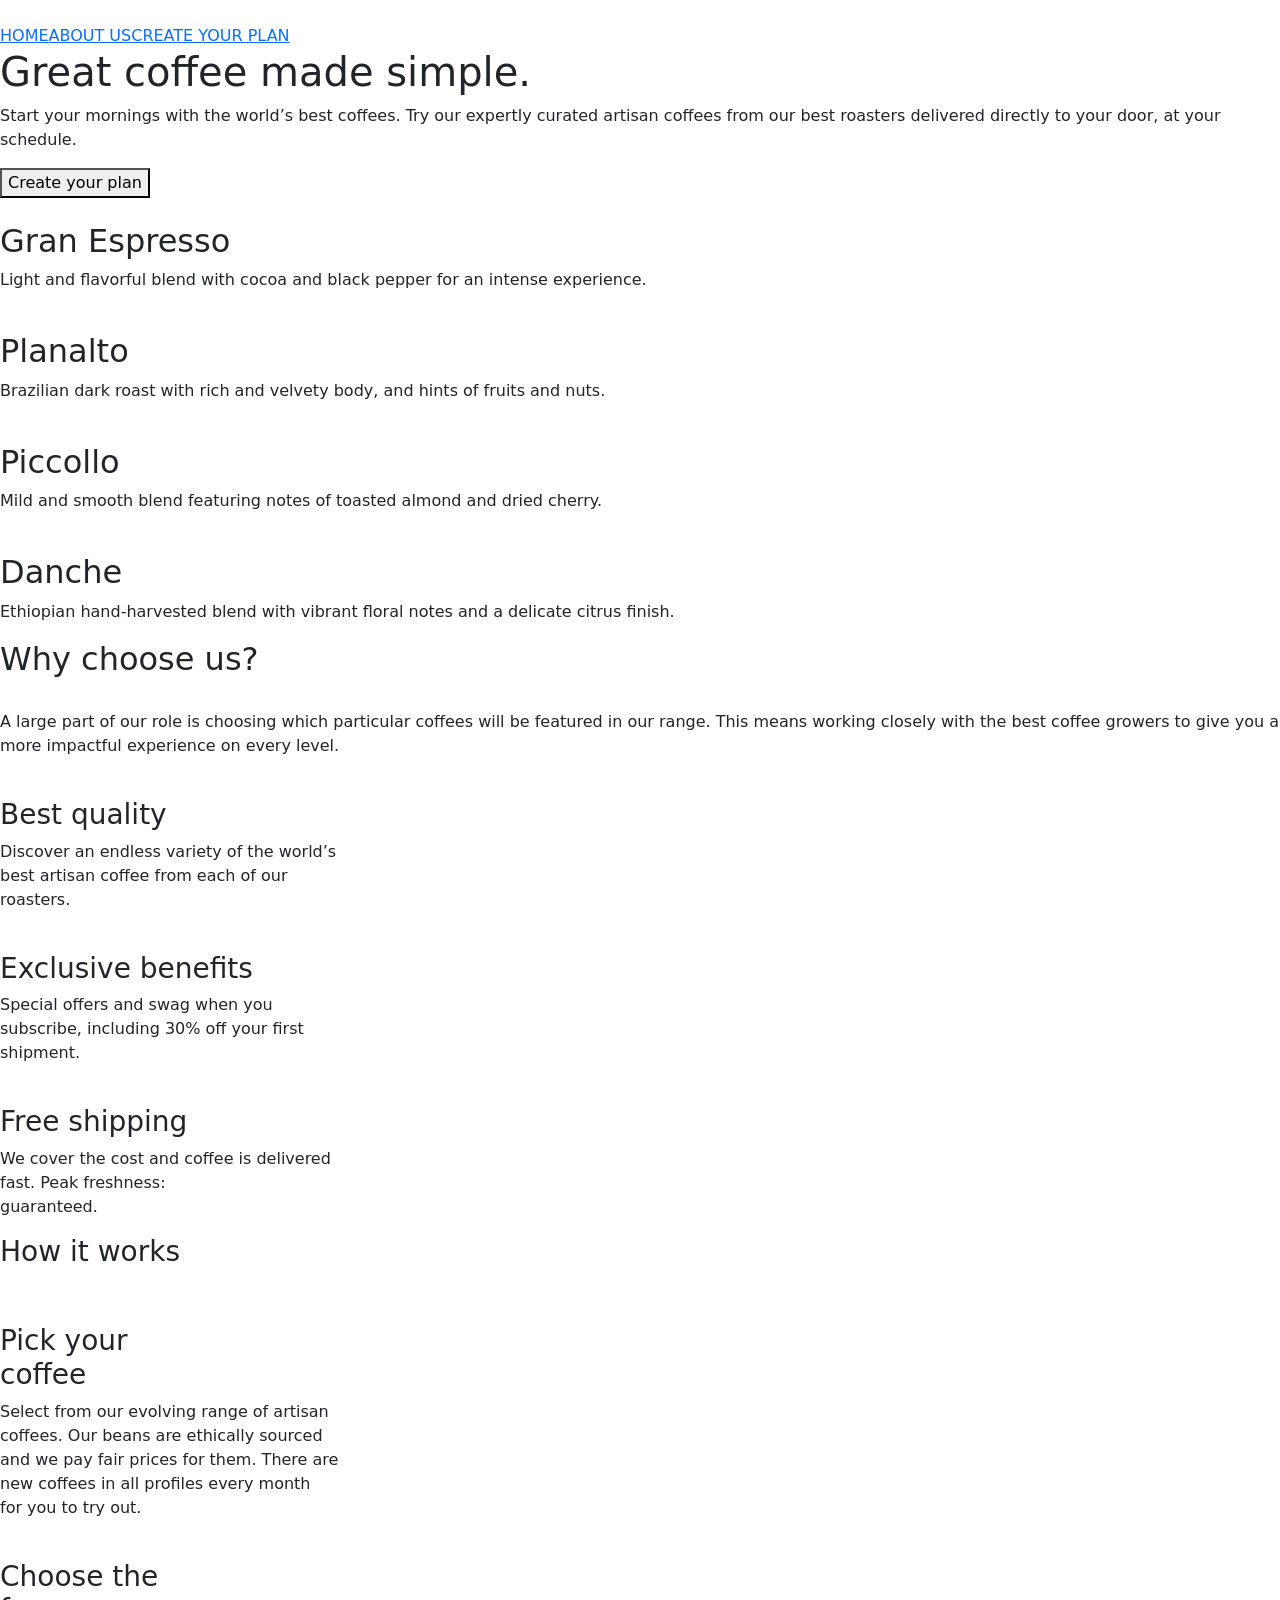
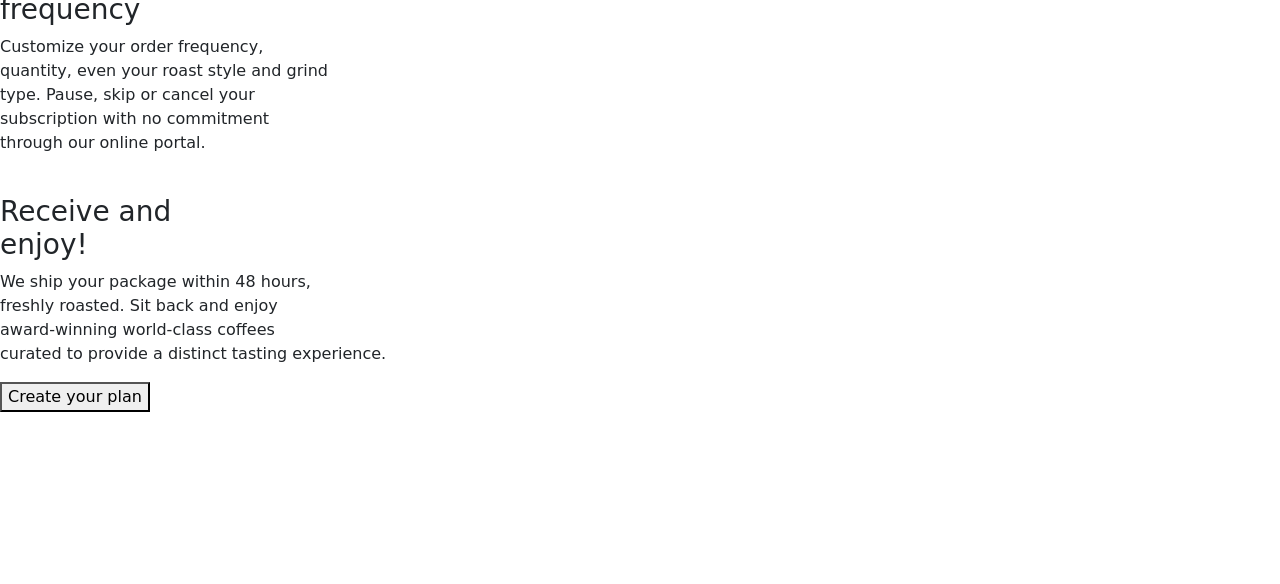
==== index.html @ 7ba5dd16 "Rename home.html to index.html for GitHub Pages" ====
<!DOCTYPE html>
<html lang="en">
<head>
    <meta charset="UTF-8">
    <meta name="viewport" content="width=device-width, initial-scale=1.0">
    <title>Coffa</title>
    <link href="https://cdn.jsdelivr.net/npm/bootstrap@5.3.8/dist/css/bootstrap.min.css" rel="stylesheet" integrity="sha384-sRIl4kxILFvY47J16cr9ZwB07vP4J8+LH7qKQnuqkuIAvNWLzeN8tE5YBujZqJLB" crossorigin="anonymous">
    <link rel="stylesheet" href="https://unpkg.com/aos@next/dist/aos.css" />
    <link rel="stylesheet" href="./index.css">
</head>
<body>
    <header class="header ">
        <div class="mycontainer " data-aos="fade-up" data-aos-duration="1200">
         <div class="one  ">
                <div class="logo" data-aos="fade-right" data-aos-duration="1200">
                     <img src="./Logo (1).png" alt="">
                </div>
                <div class="nav" data-aos="fade-left" data-aos-duration="1200">
                    <a href="index.html">HOME</a>
                    <a href="about.html">ABOUT US</a>
                    <a href="create.html">CREATE YOUR PLAN</a>
                </div>
            </div>
            <div class="two"></div>
            <div class="three">
                <div class="text " data-aos="fade-right" data-aos-duration="1200">
                    <div class="top">
                    <h1>Great coffee made simple.</h1>
                    <p>Start your mornings with the world’s best coffees. Try our expertly curated artisan coffees from our best roasters delivered directly to your door, at your schedule.</p>
               </div> 
                <div class="bottom">
                   <a href="create.html"><button class="btn1">Create your plan</button></a>   
            </div>
        </div>
            </div>

        </div>
    </header>

    <section id="home"> 
        <div class="section" data-aos="fade-up" data-aos-duration="1200">
            <div class="top1"></div>
            <div class="bottom1">
                <div class="one" data-aos="fade-right" data-aos-duration="1200">
                    <img src="./367a815cc8368061f71a199333ab2584c43c7e59.png" alt="">
                    <div class="text1">
                        <h2>Gran Espresso</h2>
                        <p>Light and flavorful blend with cocoa and black pepper for an intense experience.</p>
                    </div>
                </div>

                <div class="two" data-aos="fade-right" data-aos-duration="1200">
                    <img src="./222b54f910e5cf57c8482c160e75baee9d9f0afb.png" alt="">
                    <div class="text1">
                        <h2>Planalto</h2>
                        <p>Brazilian dark roast with rich and velvety body, and hints of fruits and nuts.</p>
                    </div>
                </div>

                <div class="three" data-aos="fade-left" data-aos-duration="1200">
                    <img src="./3f4ee4f2834e1b5fe0c78076d8d1c793c67cfe84.png" alt="">
                    <div class="text1">
                        <h2>Piccollo</h2>
                        <p>Mild and smooth blend featuring notes of toasted almond and dried cherry.</p>
                    </div>
                </div>

                <div class="four" data-aos="fade-left" data-aos-duration="1200">
                    <img src="./09c11c018a5050cb8f8ffb12d20cc2f424bf5155.png" alt="">
                    <div class="text1">
                        <h2>Danche</h2>
                        <p>Ethiopian hand-harvested blend with vibrant floral notes and a delicate citrus finish.</p>
                    </div>
            </div>
        </div>
    </section>

    <section class="section1" data-aos="fade-up" data-aos-duration="1200">
        <div >
            <div class="text">
                <h2>Why choose us?</h2> <br>
                <p>A large part of our role is choosing which particular coffees will be featured in our range. This means working closely with the best coffee growers to give you a more impactful experience on every level.</p>
            </div>
            <div class="div1">
            <div class="one" data-aos="fade-right" data-aos-duration="1200">
                <img src="./Coffee Bean Icon.png" alt="">
                <div class="text2">
                <h3>Best quality</h3>
                <p>Discover an endless variety of the world’s  <br> best artisan coffee from each of our <br> roasters.</p>
                </div>
            </div>
            <div class="two">
                <img src="./Gift Icon.png" alt="">
                <div class="text2">
                <h3>Exclusive benefits</h3>
                <p>Special offers and swag when you  <br> subscribe, including 30% off your first <br> shipment.</p>
                </div>
            </div>
            <div class="three" data-aos="fade-left" data-aos-duration="1200">
                <img src="./Truck Icon.png" alt="">
                <div class="text2">
                <h3>Free shipping</h3>
                <p>We cover the cost and coffee is delivered  <br> fast. Peak freshness:<br>  guaranteed.</p>
                </div>
            </div>
            </div>
        </div>
    </section>

    <section class="section2" data-aos="fade-right" data-aos-duration="1200">
        <div class="center">
            <div class="foq">
                <div class="pr">
                    <h3>How it works</h3>
                </div>
                <div class="fragh" data-aos="fade-right" data-aos-duration="1200"> 
                    <img src="./How It Works Steps.png" alt="">
                </div>
                <div class="rasm">
                    <div class="one" data-aos="fade-right" data-aos-duration="1200">
                        <img src="./01.png" alt="">
                        <h3>Pick your  <br>coffee</h3>
                        <p>Select from our evolving range of artisan <br>  coffees. Our beans are ethically sourced <br>  and we pay fair prices for them. There are  <br> new coffees in all profiles every month  <br>for you to try out.</p>
                    </div>
                    <div class="two" data-aos="fade-right" data-aos-duration="1200">
                        <img src="./02.png" alt="">
                        <h3>Choose the  <br> frequency</h3>
                        <p>Customize your order frequency, <br>  quantity, even your roast style and grind <br> type. Pause, skip or cancel your  <br>subscription with no commitment <br>  through our online portal.</p>
                    </div>
                    <div class="three" data-aos="fade-left" data-aos-duration="1200">
                        <img src="./03.png" alt="">
                        <h3>Receive and <br>  enjoy!</h3>
                        <p>We ship your package within 48 hours, <br>  freshly roasted. Sit back and enjoy <br> award-winning world-class coffees <br> curated to provide a distinct tasting experience.</p>
                    </div>
                </div>
            </div>
            <div class="taht">
                <a href="create.html"><button class="btn1">Create your plan</button></a> 
            </div>
        </div>
    </section>

    <footer >
        <div class="footer" data-aos="fade-up" data-aos-duration="2000">
            <div class="center1">
                <img src="./Footer Logo.png" alt="">
            </div>
            <div class="center2">
                    <a href="index.html">HOME</a>
                    <a href="about.html">ABOUT US</a>
                    <a href="create.html">CREATE YOUR PLAN</a>
            </div>
            <div class="center3">
                <img src="./Footer Social Icons.png" alt="">
            </div>
        </div>
    </footer>

    <script src="https://unpkg.com/aos@next/dist/aos.js"></script>
    <script>AOS.init();</script>
    <script src="https://cdn.jsdelivr.net/npm/bootstrap@5.3.8/dist/js/bootstrap.bundle.min.js" integrity="sha384-FKyoEForCGlyvwx9Hj09JcYn3nv7wiPVlz7YYwJrWVcXK/BmnVDxM+D2scQbITxI" crossorigin="anonymous"></script>
</body>
</html>
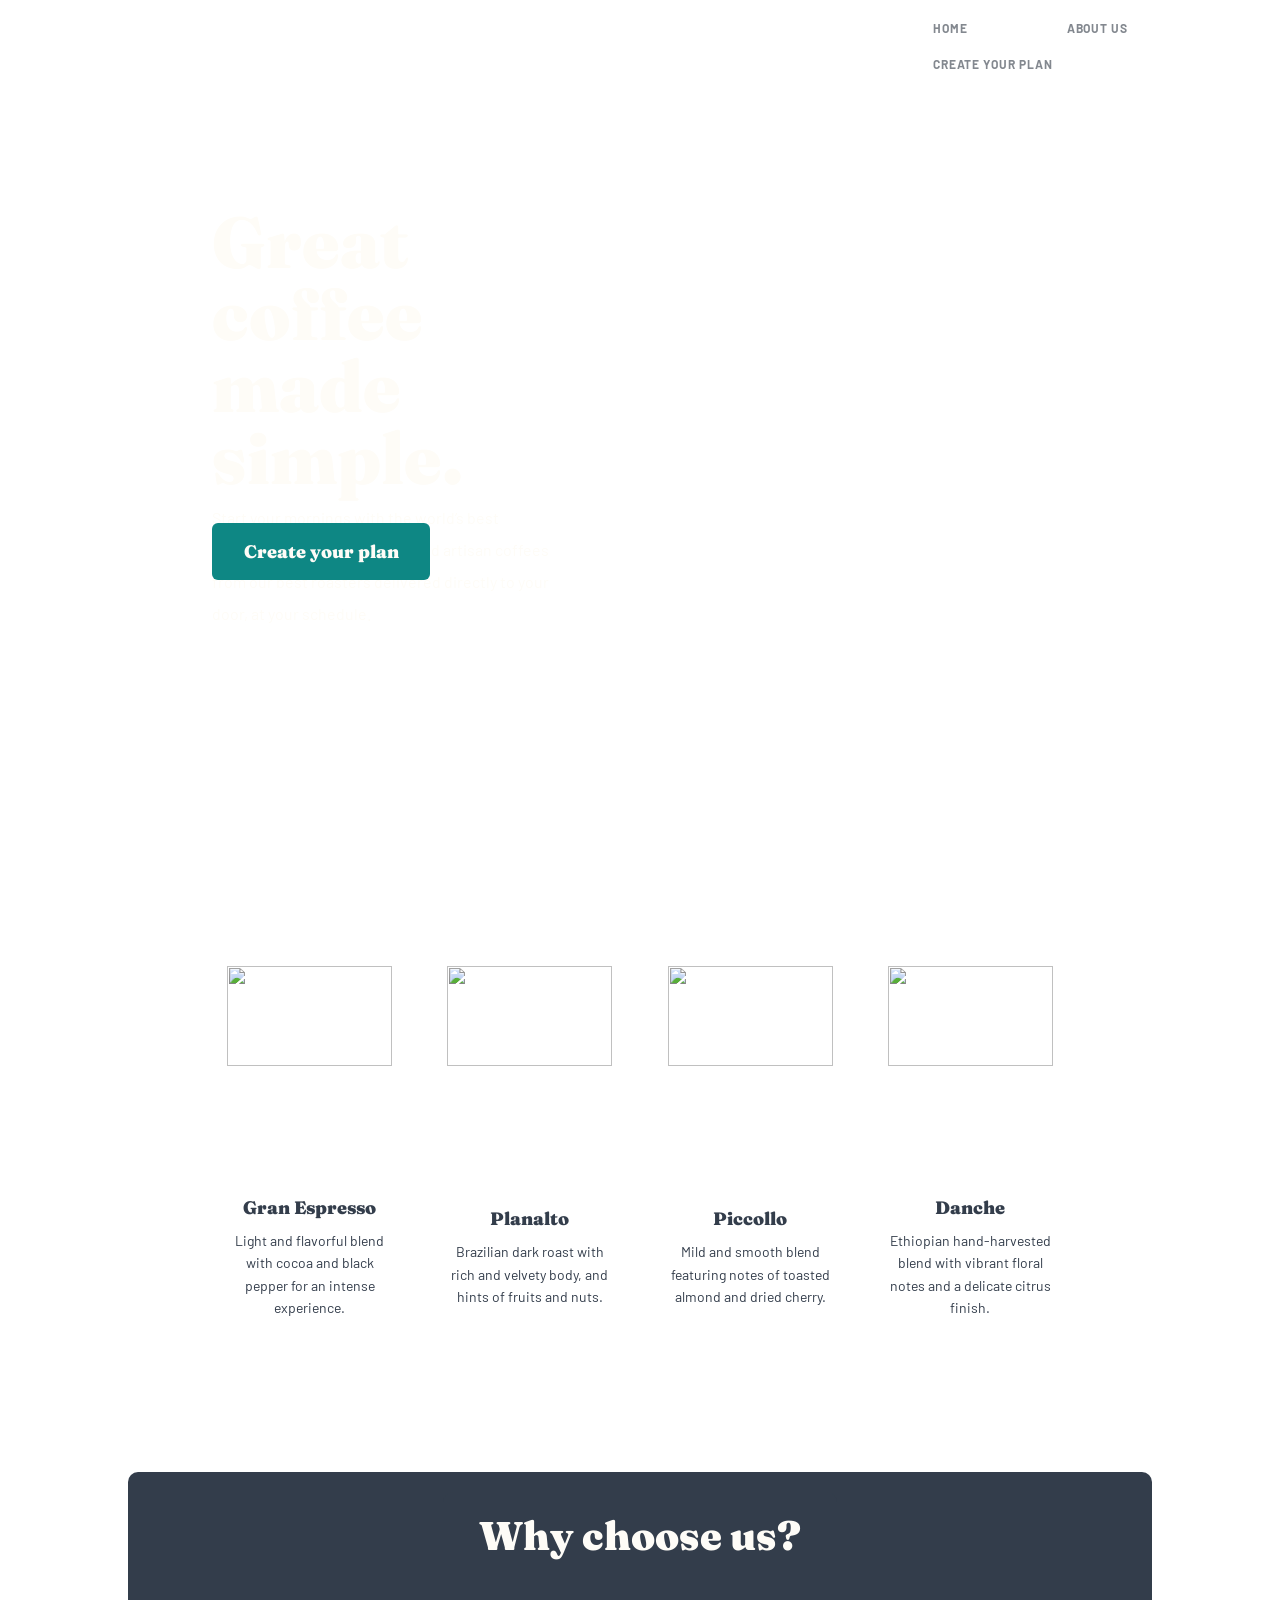
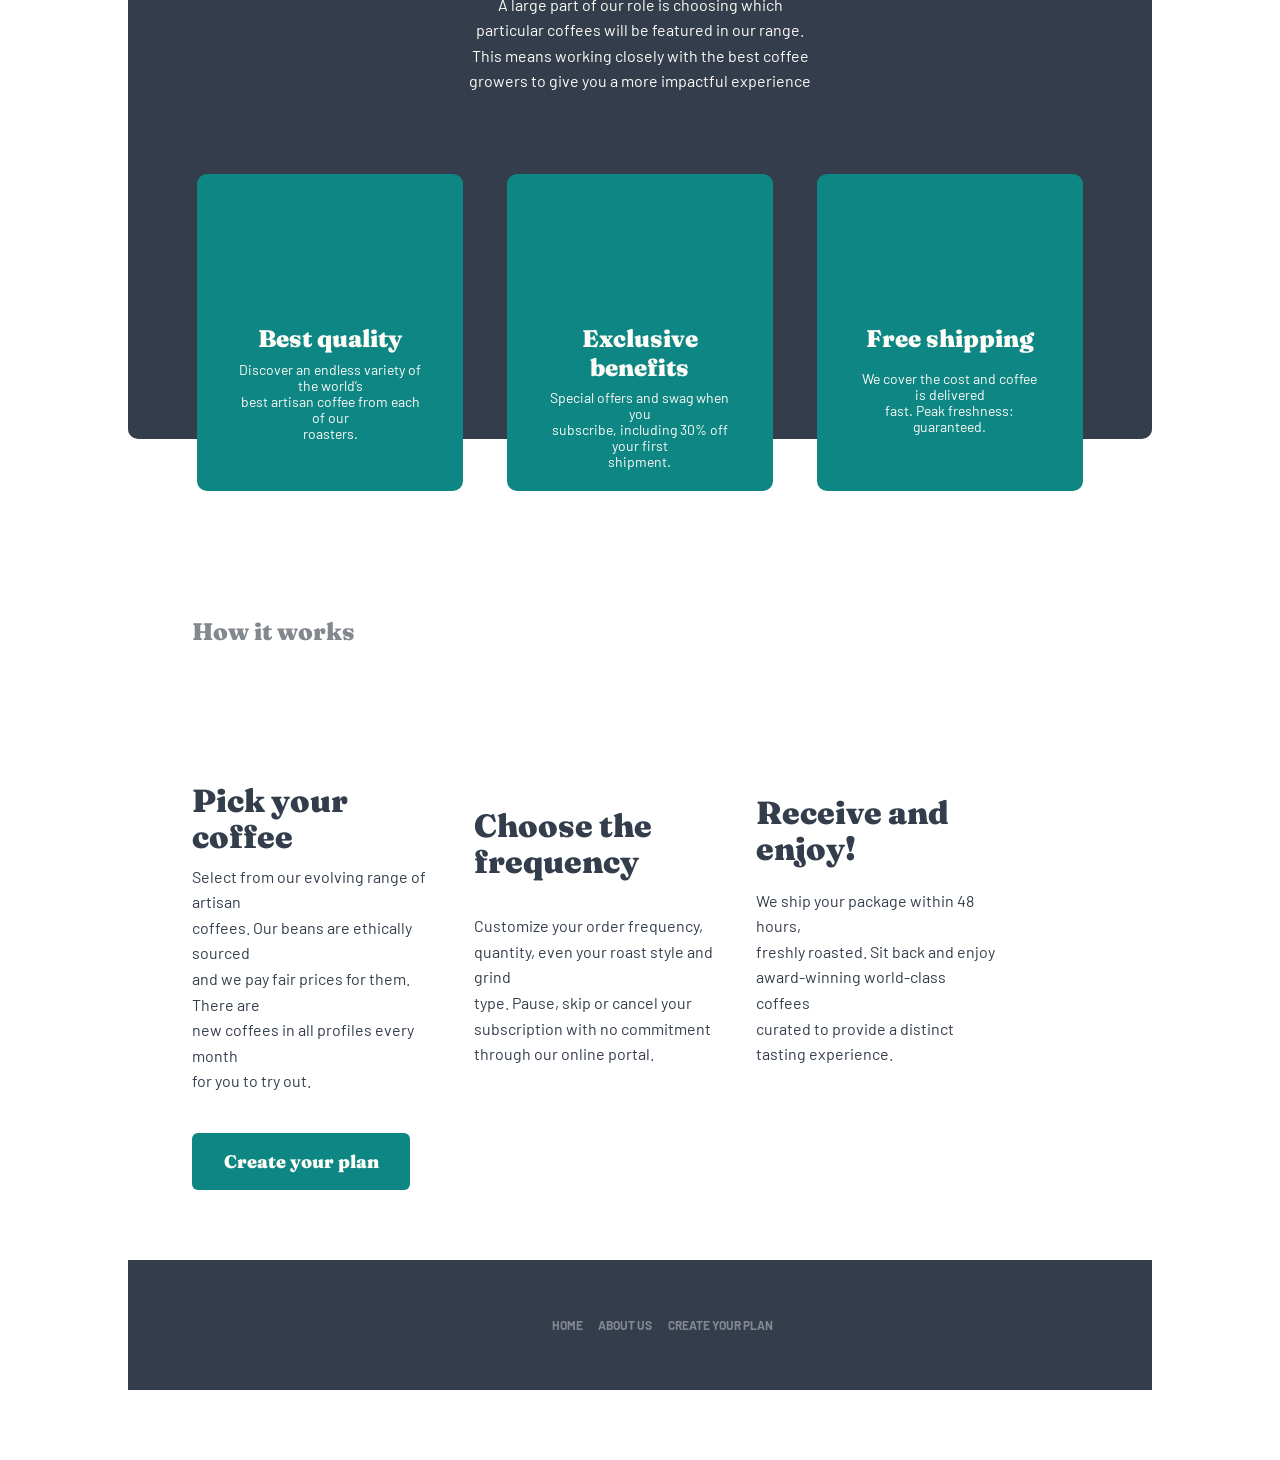
==== commit da304ea0: "Update index.html and image paths for GitHub Pages" ====
--- a/index.html
+++ b/index.html
@@ -13,7 +13,7 @@
         <div class="mycontainer " data-aos="fade-up" data-aos-duration="1200">
          <div class="one  ">
                 <div class="logo" data-aos="fade-right" data-aos-duration="1200">
-                     <img src="./Logo (1).png" alt="">
+                     <img src="images/Logo (1).png" alt="">
                 </div>
                 <div class="nav" data-aos="fade-left" data-aos-duration="1200">
                     <a href="index.html">HOME</a>
@@ -42,7 +42,7 @@
             <div class="top1"></div>
             <div class="bottom1">
                 <div class="one" data-aos="fade-right" data-aos-duration="1200">
-                    <img src="./367a815cc8368061f71a199333ab2584c43c7e59.png" alt="">
+                    <img src="images/367a815cc8368061f71a199333ab2584c43c7e59.png" alt="">
                     <div class="text1">
                         <h2>Gran Espresso</h2>
                         <p>Light and flavorful blend with cocoa and black pepper for an intense experience.</p>
@@ -50,7 +50,7 @@
                 </div>
 
                 <div class="two" data-aos="fade-right" data-aos-duration="1200">
-                    <img src="./222b54f910e5cf57c8482c160e75baee9d9f0afb.png" alt="">
+                    <img src="images/222b54f910e5cf57c8482c160e75baee9d9f0afb.png" alt="">
                     <div class="text1">
                         <h2>Planalto</h2>
                         <p>Brazilian dark roast with rich and velvety body, and hints of fruits and nuts.</p>
@@ -58,7 +58,7 @@
                 </div>
 
                 <div class="three" data-aos="fade-left" data-aos-duration="1200">
-                    <img src="./3f4ee4f2834e1b5fe0c78076d8d1c793c67cfe84.png" alt="">
+                    <img src="images/3f4ee4f2834e1b5fe0c78076d8d1c793c67cfe84.png" alt="">
                     <div class="text1">
                         <h2>Piccollo</h2>
                         <p>Mild and smooth blend featuring notes of toasted almond and dried cherry.</p>
@@ -66,7 +66,7 @@
                 </div>
 
                 <div class="four" data-aos="fade-left" data-aos-duration="1200">
-                    <img src="./09c11c018a5050cb8f8ffb12d20cc2f424bf5155.png" alt="">
+                    <img src="images/09c11c018a5050cb8f8ffb12d20cc2f424bf5155.png" alt="">
                     <div class="text1">
                         <h2>Danche</h2>
                         <p>Ethiopian hand-harvested blend with vibrant floral notes and a delicate citrus finish.</p>
@@ -83,21 +83,21 @@
             </div>
             <div class="div1">
             <div class="one" data-aos="fade-right" data-aos-duration="1200">
-                <img src="./Coffee Bean Icon.png" alt="">
+                <img src="images/Coffee Bean Icon.png" alt="">
                 <div class="text2">
                 <h3>Best quality</h3>
                 <p>Discover an endless variety of the world’s  <br> best artisan coffee from each of our <br> roasters.</p>
                 </div>
             </div>
             <div class="two">
-                <img src="./Gift Icon.png" alt="">
+                <img src="images/Gift Icon.png" alt="">
                 <div class="text2">
                 <h3>Exclusive benefits</h3>
                 <p>Special offers and swag when you  <br> subscribe, including 30% off your first <br> shipment.</p>
                 </div>
             </div>
             <div class="three" data-aos="fade-left" data-aos-duration="1200">
-                <img src="./Truck Icon.png" alt="">
+                <img src="images/Truck Icon.png" alt="">
                 <div class="text2">
                 <h3>Free shipping</h3>
                 <p>We cover the cost and coffee is delivered  <br> fast. Peak freshness:<br>  guaranteed.</p>
@@ -114,21 +114,21 @@
                     <h3>How it works</h3>
                 </div>
                 <div class="fragh" data-aos="fade-right" data-aos-duration="1200"> 
-                    <img src="./How It Works Steps.png" alt="">
+                    <img src="images/How It Works Steps.png" alt="">
                 </div>
                 <div class="rasm">
                     <div class="one" data-aos="fade-right" data-aos-duration="1200">
-                        <img src="./01.png" alt="">
+                        <img src="images/01.png" alt="">
                         <h3>Pick your  <br>coffee</h3>
                         <p>Select from our evolving range of artisan <br>  coffees. Our beans are ethically sourced <br>  and we pay fair prices for them. There are  <br> new coffees in all profiles every month  <br>for you to try out.</p>
                     </div>
                     <div class="two" data-aos="fade-right" data-aos-duration="1200">
-                        <img src="./02.png" alt="">
+                        <img src="images/02.png" alt="">
                         <h3>Choose the  <br> frequency</h3>
                         <p>Customize your order frequency, <br>  quantity, even your roast style and grind <br> type. Pause, skip or cancel your  <br>subscription with no commitment <br>  through our online portal.</p>
                     </div>
                     <div class="three" data-aos="fade-left" data-aos-duration="1200">
-                        <img src="./03.png" alt="">
+                        <img src="images/03.png" alt="">
                         <h3>Receive and <br>  enjoy!</h3>
                         <p>We ship your package within 48 hours, <br>  freshly roasted. Sit back and enjoy <br> award-winning world-class coffees <br> curated to provide a distinct tasting experience.</p>
                     </div>
@@ -143,7 +143,7 @@
     <footer >
         <div class="footer" data-aos="fade-up" data-aos-duration="2000">
             <div class="center1">
-                <img src="./Footer Logo.png" alt="">
+                <img src="images/Footer Logo.png" alt="">
             </div>
             <div class="center2">
                     <a href="index.html">HOME</a>
@@ -151,7 +151,7 @@
                     <a href="create.html">CREATE YOUR PLAN</a>
             </div>
             <div class="center3">
-                <img src="./Footer Social Icons.png" alt="">
+                <img src="images/Footer Social Icons.png" alt="">
             </div>
         </div>
     </footer>
--- a/index.css
+++ b/index.css
@@ -0,0 +1,501 @@
+@import url('https://fonts.googleapis.com/css2?family=Barlow:ital,wght@0,100;0,200;0,300;0,400;0,500;0,600;0,700;0,800;0,900;1,100;1,200;1,300;1,400;1,500;1,600;1,700;1,800;1,900&display=swap');
+@import url('https://fonts.googleapis.com/css2?family=Fraunces:ital,opsz,wght@0,9..144,100..900;1,9..144,100..900&display=swap');
+
+
+*{
+    margin: 0;
+    padding: 0;
+    box-sizing: border-box;
+}
+
+
+
+.header{
+    width: 100%;
+    height: 80vh;
+    /* background-color: blue; */
+    display: flex;
+    justify-content: center;
+    align-items: center;
+    padding: 30px;
+
+
+    .mycontainer{
+        width: 80%;
+        height: 100%;
+        /* background-color: red; */
+        position: relative;
+
+
+        .one{
+            width: 100%;
+            height: 5%;
+            /* background-color: yellow; */
+            display: flex;
+            justify-content: space-between;
+            align-items: center;
+
+            .nav{
+                width: 20%;
+                display: flex;
+                justify-content: space-between;
+                gap: 20px;
+
+                a{
+                font-family: "Barlow";
+                font-weight: 700;
+                font-style: Bold;
+                font-size: 12px;
+                line-height: 130%;
+                letter-spacing: 0.92px;
+                text-transform: uppercase;
+                color: #83888F;
+                text-decoration: none;
+                }
+
+            }
+        }
+
+        .two{
+            width: 100%;
+            height: 5%;
+            /* background-color: green; */
+        }
+
+        .three{
+            width: 100%;
+            height: 90%;
+            background-image: url(images/860c8df123844131ed36b3306e3664755d89e7b2.png);
+            background-size: 130%;
+            border-radius: 10px;
+            background-position: left bottom  ;
+            padding: 30px 60px;
+            display: flex;
+            align-items: center;
+
+
+            .text{
+                width: 40%;
+                height: 70%;
+                /* background-color: purple; */
+
+                .top{
+                    width: 100%;
+                    height: 70%;
+                    /* background-color: orchid; */
+                    display: flex;
+                    flex-direction: column;
+                    justify-content:space-between;
+
+                    h1{
+                        font-family: "Fraunces", serif;
+                        font-weight: 900;
+                        font-size: 72px;
+                        line-height: 100%;
+                        color: #FEFCF7;
+                    }
+
+                    p{
+                        font-family: "Barlow";
+                        font-weight: 400;
+                        font-size: 16px;
+                        line-height: 160%;
+                        line-height: 2rem;
+                        color: #FEFCF7;
+                    }
+                }
+
+                .bottom{
+                    width: 100%;
+                    height: 30%;
+                    /* background-color: violet; */
+                    display: flex;
+                    align-items: end;
+
+                    .btn1{
+                        width: 218px;
+                        height: 57px;
+                        padding-top: 12px;
+                        padding-right: 12px;
+                        padding-bottom: 12px;
+                        padding-left: 12px;
+                        gap: 12;
+                        border-radius: 6px;
+                        background: var(--colors-teal-600, #0E8784);
+
+                        font-family: "Fraunces", serif;
+                        font-weight: 900;
+                        font-size: 18px;
+                        line-height: 140%;
+                        letter-spacing: 0px;
+                        text-align: center;
+                        color: #FEFCF7;
+                        border: none;
+                        cursor: pointer;
+                    }
+            }
+        }
+    }
+    }
+}
+
+
+#home{
+    width: 100%;
+    height: 80vh;
+    /* background-color: orange; */
+    display: flex;
+    align-items: center;
+    justify-content: center;
+    padding: 60px 50px;
+
+    .section{
+        width: 70%;
+        height: 95%;
+        /* background-color: lightpink; */
+
+        .top1{
+            width: 100%;
+            height: 30%;
+           background-image: url(images/Collection\ Header.png);
+           background-size:cover;
+          background-position: center;
+
+        }
+
+        .bottom1{
+            width: 100%;
+            height: 70%;
+            /* background-color: lightblue; */
+            display: flex;
+            justify-content: space-between;
+
+            .one, .two, .three, .four{
+                width: 20%;
+                height: 100%;
+                /* background-color: tomato; */
+
+
+            img{
+                    width: 100%;
+                    height: 50%;
+                    /* background-color: #0E8784; */
+                }
+
+            .text1{
+                width: 100%;
+                height: 50%;
+                /* background-color: lightgreen; */
+                display: flex;
+                flex-direction: column;
+                justify-content: center;
+                align-items: center;
+
+                h2{
+                    font-family: "Fraunces", serif;
+                    font-weight: 900;
+                    font-size: 18px;
+                    line-height: 140%;
+                    text-align: center;
+                    color: #333D4B;
+                    margin-bottom: 10px;
+                }
+
+                p{
+                    font-family: "Barlow";
+                    font-weight: 400;
+                    font-size: 14px;
+                    line-height: 160%;
+                    text-align: center;
+                    color: #333D4B;
+
+            }
+
+
+            }
+
+        }
+    }
+    }
+}
+
+
+.section1{
+    width: 100%;
+    height: 70vh;
+    /* background-color: lightpink; */
+    display: flex;
+    align-items: center;
+    justify-content: center;
+
+
+    div{
+        width: 80%;
+        height: 90%;
+        background-color: #333D4B;
+        display: flex;
+        flex-direction: column;
+        align-items: center;
+        justify-content: space-between;
+        padding: 20px;
+        border-radius: 10px;
+
+        .text{
+            width: 40%;
+            height: 40%;
+            /* background-color: purple; */
+
+
+            h2{
+               font-family: "Fraunces", serif;
+                font-weight: 900;
+                font-style: Black;
+                font-size: 40px;
+                line-height: 120%;
+                letter-spacing: 0px;
+                text-align: center;
+                color: #FEFCF7;
+               
+            }
+
+            p{
+                font-family: "Barlow";
+                font-weight: 400;
+                font-style: Regular;
+                font-size: 16px;
+                line-height: 160%;
+                letter-spacing: 0px;
+                text-align: center;
+                color: #FEFCF7;
+            }
+        }
+
+        .div1{
+            width: 90%;
+            height: 65%;
+            /* background-color: lightseagreen; */
+            
+            display: flex;
+            align-items: center;
+            flex-direction: row;
+            justify-content: space-between;
+            padding: 0;
+
+            .one , .two, .three{
+                width: 30%;
+                height: 100%;
+                background-color: #0E8784; 
+                border-radius: 10px;
+                margin-bottom: -9rem;
+
+                .text2{
+                    width: 100%;
+                    height: 60%;
+                    background-color: #0E8784;
+                    display: flex;
+                    flex-direction: column;
+                    justify-content: space-between;
+                    align-items: center;
+                   
+
+                    h3{
+                        font-family: "Fraunces", serif;
+                        font-weight: 900;
+                        font-size: 24px;
+                        line-height: 120%;
+                        text-align: center;
+                        color: #FEFCF7;
+                    }
+
+                    p{
+                        font-family: "Barlow";
+                        font-weight: 400;
+                        font-size: 14px;
+                        line-height: 160%;
+                        text-align: center;
+                        color: #FEFCF7;
+                        line-height: 1rem;
+                }
+            }
+
+
+            }
+        }
+    }
+}
+
+
+.section2{
+    width: 100%;
+    height: 80vh;
+    /* background-color: aquamarine; */
+    display: flex;
+    justify-content: center;
+    align-items: end;
+
+    .center{
+        width: 70%;
+        height: 80%;
+        /* background-color: coral; */
+        display: flex;
+        justify-content: space-between;
+        flex-direction: column;
+
+        .foq{
+            width: 90%;
+            height: 80%;
+            /* background-color: aquamarine; */
+
+            .pr{
+                width: 100%;
+                height: 10%;
+                /* background-color: lightgray; */
+
+                h3{
+                    font-family: "Fraunces", serif;
+                    font-weight: 900;
+                    font-style: Black;
+                    font-size: 24px;
+                    line-height: 150%;
+                    letter-spacing: 0px;
+                    color: #83888F;
+                }
+            }
+            .fragh{
+                width: 100%;
+                height: 25%;
+                /* background-color: lightblue; */
+                display: flex;
+                align-items: center;
+            }
+            .rasm{
+                width: 100%;
+                height: 65%;
+                /* background-color: lightgreen; */
+                display: flex;
+                justify-content: space-between;
+
+                .one, .two, .three{
+                    width: 30%;
+                    height: 100%;
+                    /* background-color: lightcoral; */
+                    border-radius: 10px;
+                    display: flex;
+                    flex-direction: column;
+                    align-items: flex-start;
+                    justify-content: space-between;
+
+                    h3{
+                        font-family: "Fraunces", serif;
+                        font-weight: 900;
+                        font-style: Black;
+                        font-size: 32px;
+                        line-height: 113.99999999999999%;
+                        letter-spacing: 0px;
+                        color: #333D4B;
+                    }
+
+                    p{
+                        font-family: "Barlow";
+                        font-weight: 400;
+                        font-style: Regular;
+                        font-size: 16px;
+                        line-height: 160%;
+                        letter-spacing: 0px;
+                        color: #333D4B;
+                    }
+                }
+            }
+        }
+
+        .taht{
+            width: 20%;
+            height: 20%;
+            /* background-color: lightcoral; */
+            display: flex;
+            align-items: end;
+
+            
+                    .btn1{
+                        width: 218px;
+                        height: 57px;
+                        padding-top: 12px;
+                        padding-right: 12px;
+                        padding-bottom: 12px;
+                        padding-left: 12px;
+                        gap: 12;
+                        opacity: 1;
+                        border-radius: 6px;
+                        background: var(--colors-teal-600, #0E8784);
+
+                        font-family: "Fraunces", serif;
+                        font-weight: 900;
+                        font-size: 18px;
+                        line-height: 140%;
+                        letter-spacing: 0px;
+                        text-align: center;
+                        color: #FEFCF7;
+                        border: none;
+                        cursor: pointer;
+                        font-family: Fraunces;
+                    }
+        }
+    }
+}
+
+
+footer{
+    width: 100%;
+    height: 30vh;
+    /* background-color: aqua; */
+    display: flex;
+    align-items: center;
+    justify-content: center;
+    padding: 70px 0px;
+
+    .footer{
+        width: 80%;
+        height: 100%;
+        background-color: #333D4B;
+        display: flex;
+        align-items: center;
+        justify-content: space-between;
+        padding: 40px 70px;
+
+        .center1{
+            width: 20%;
+            height: 70%;
+            /* background-color: aqua; */
+            display: flex;
+            align-items: center;
+        }
+
+        .center2{
+            width: 25%;
+            height: 70%;
+            /* background-color: aqua; */
+            display: flex;
+            align-items: center;
+            justify-content: space-between;
+
+            a{
+                text-decoration: none;
+                font-family: "Barlow", sans-serif;
+                font-weight: 700;
+                font-style: Bold;
+                font-size: 12px;
+                color: #83888F;
+            }
+        }
+
+        .center3{
+            width: 15%;
+            height: 70%;
+            /* background-color: aqua; */
+            display: flex;
+            align-items: center;
+            justify-content: space-between;
+        }
+    }
+}
+
